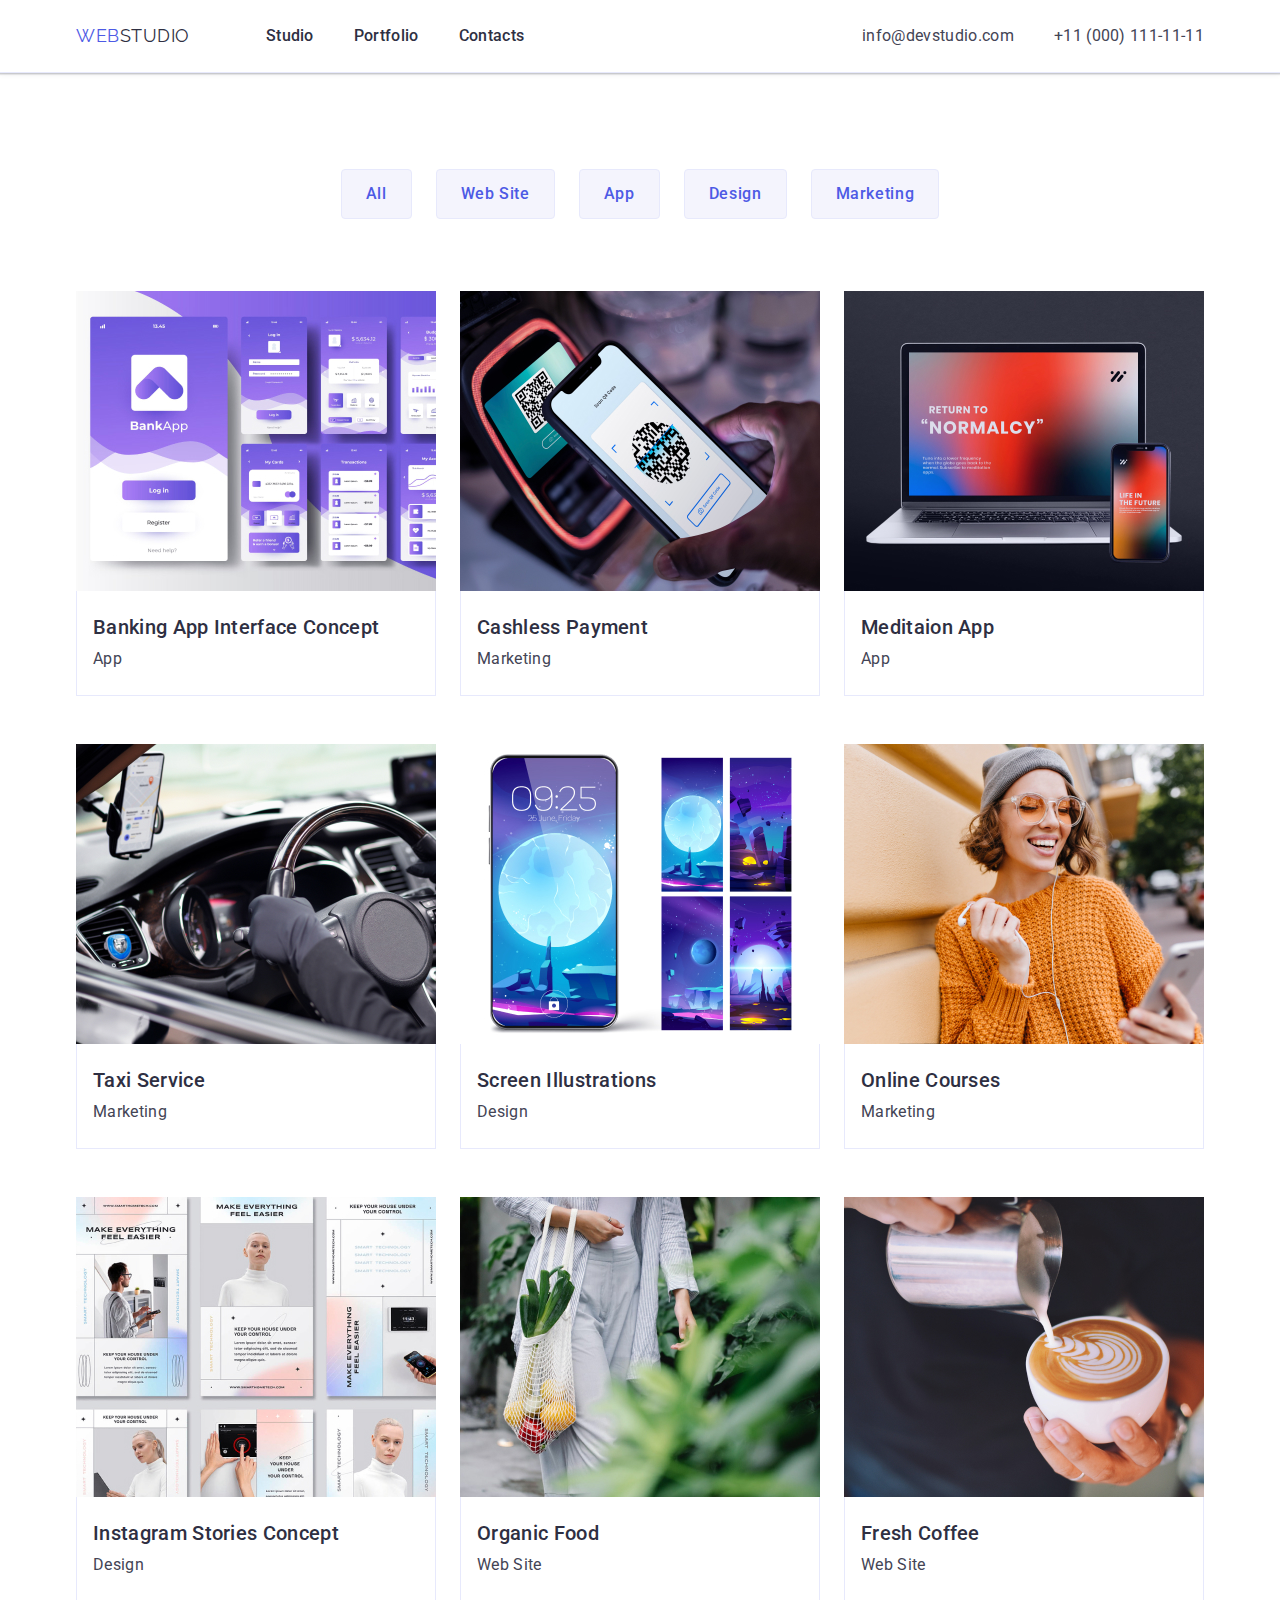
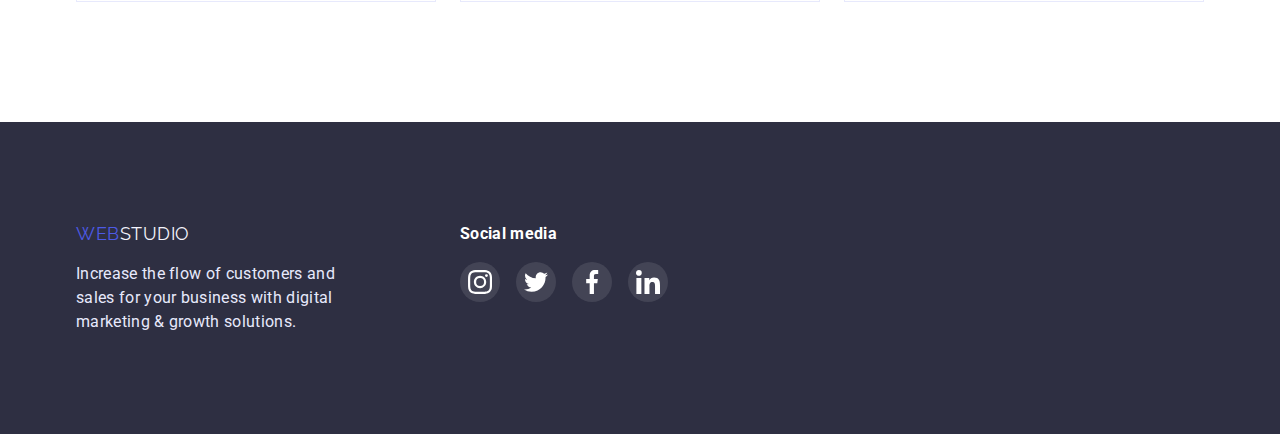
==== portfolio.html @ 36342beb "Initial commit" ====
<!DOCTYPE html>
<html lang="en">
  <head>
    <meta charset="UTF-8" />
    <meta http-equiv="X-UA-Compatible" content="IE=edge" />
    <meta name="viewport" content="width=device-width, initial-scale=1.0" />
    <link
      href="https://fonts.googleapis.com/css2?family=Raleway:wght@800&family=Roboto:wght@400;500;700;900&display=swap"
      rel="stylesheet"
    />
    <link
      rel="stylesheet"
      href="https://cdnjs.cloudflare.com/ajax/libs/modern-normalize/1.1.0/modern-normalize.min.css"
    />
    <link rel="stylesheet" href="./css/styles.css" />
    <title>goit-markup-hw-03</title>
  </head>

  <body>
    <header class="page-header">
      <div class="container header-container">
        <nav class="header-nav">
          <a href="index.html" class="logo"
            ><span class="logo-part">Web</span>Studio</a
          >
          <ul class="site-nav list">
            <li><a href="./index.html" class="link">Studio</a></li>
            <li><a href="./portfolio.html" class="link">Portfolio</a></li>
            <li><a href="" class="link">Contacts</a></li>
          </ul>
        </nav>
        <address>
          <ul class="address list">
            <li>
              <a href="mailto:info@devstudio.com" class="link"
                >info@devstudio.com</a
              >
            </li>
            <li>
              <a href="tel:+110001111111" class="link">+11 (000) 111-11-11</a>
            </li>
          </ul>
        </address>
      </div>
    </header>

    <main class="portfolio">
      <section class="section portfolio-section">
        <div class="container">
          <h1 hidden class="section-title">Portfolio</h1>
          <ul class="buttons list">
            <li><button type="button" class="button-portfolio">All</button></li>
            <li>
              <button type="button" class="button-portfolio">Web Site</button>
            </li>
            <li><button type="button" class="button-portfolio">App</button></li>
            <li>
              <button type="button" class="button-portfolio">Design</button>
            </li>
            <li>
              <button type="button" class="button-portfolio">Marketing</button>
            </li>
          </ul>

          <ul class="list portfolio-list">
            <li class="portfolio-item">
              <a href="" class="portfolio-link"
                ><img
                  src="./images/portfolio_img_1.jpg"
                  alt="Bank app interface"
                  width="360"
                />
                <div class="services">
                  <h2 class="title">Banking App Interface Concept</h2>
                  <p class="list-text">App</p>
                </div>
              </a>
            </li>

            <li class="portfolio-item">
              <a href="" class="portfolio-link"
                ><img
                  src="./images/portfolio_img_2.jpg"
                  alt="Cashless payment with mobilephone"
                  width="360"
                />
                <div class="services">
                  <h2 class="title">Cashless Payment</h2>
                  <p class="list-text">Marketing</p>
                </div>
              </a>
            </li>

            <li class="portfolio-item">
              <a href="" class="portfolio-link"
                ><img
                  src="./images/portfolio_img_3.jpg"
                  alt="Laptop with mobilephone"
                  width="360"
                />
                <div class="services">
                  <h2 class="title">Meditaion App</h2>
                  <p class="list-text">App</p>
                </div>
              </a>
            </li>

            <li class="portfolio-item">
              <a href="" class="portfolio-link"
                ><img
                  src="./images/portfolio_img_4.jpg"
                  alt="view of the steering wheel with the control board in the car"
                  width="360"
                />
                <div class="services">
                  <h2 class="title">Taxi Service</h2>
                  <p class="list-text">Marketing</p>
                </div>
              </a>
            </li>

            <li class="portfolio-item">
              <a href="" class="portfolio-link"
                ><img
                  src="./images/portfolio_img_5.jpg"
                  alt="Mobile phone screen illustrations"
                  width="360"
                />
                <div class="services">
                  <h2 class="title">Screen Illustrations</h2>
                  <p class="list-text">Design</p>
                </div>
              </a>
            </li>

            <li class="portfolio-item">
              <a href="" class="portfolio-link"
                ><img
                  src="./images/portfolio_img_6.jpg"
                  alt="Girl in orange sweater"
                  width="360"
                />
                <div class="services">
                  <h2 class="title">Online Courses</h2>
                  <p class="list-text">Marketing</p>
                </div>
              </a>
            </li>

            <li class="portfolio-item">
              <a href="" class="portfolio-link"
                ><img
                  src="./images/portfolio_img_7.jpg"
                  alt="View of some Instagram stories"
                  width="360"
                />
                <div class="services">
                  <h2 class="title">Instagram Stories Concept</h2>
                  <p class="list-text">Design</p>
                </div>
              </a>
            </li>

            <li class="portfolio-item">
              <a href="" class="portfolio-link"
                ><img
                  src="./images/portfolio_img_8.jpg"
                  alt="Bag full of organic food"
                  width="360"
                />
                <div class="services">
                  <h2 class="title">Organic Food</h2>
                  <p class="list-text">Web Site</p>
                </div>
              </a>
            </li>

            <li class="portfolio-item">
              <a href="" class="portfolio-link"
                ><img
                  src="./images/portfolio_img_9.jpg"
                  alt="Creating a pattern on coffee"
                  width="360"
                />
                <div class="services">
                  <h2 class="title">Fresh Coffee</h2>
                  <p class="list-text">Web Site</p>
                </div>
              </a>
            </li>
          </ul>
        </div>
      </section>
    </main>

    <footer class="footer">
      <div class="container footer-container">
        <div class="footer-content">
          <a href="./index.html" class="logo"
            ><span class="logo-part">Web</span>Studio</a
          >
          <p class="footer-text">
            Increase the flow of customers and sales for your business with
            digital marketing &amp; growth solutions.
          </p>
        </div>
        <div class="footer-icons">
          <h3 class="title footer-title-soc">Social media</h3>
          <ul class="icons footer-soc-list">
            <li class="list footer-soc-item">
              <a href="" class="footer-soc-link">
                <svg class="footer-cos-icon">
                  <use href="./images/icons.svg#icon-instagram"></use>
                </svg>
              </a>
            </li>
            <li class="list footer-soc-item">
              <a href="" class="footer-soc-link">
                <svg class="footer-cos-icon">
                  <use href="./images/icons.svg#icon-twitter"></use>
                </svg>
              </a>
            </li>
            <li class="list footer-soc-item">
              <a href="" class="footer-soc-link">
                <svg class="footer-cos-icon">
                  <use href="./images/icons.svg#icon-facebook"></use>
                </svg>
              </a>
            </li>
            <li class="list footer-soc-item">
              <a href="" class="footer-soc-link">
                <svg class="footer-cos-icon">
                  <use href="./images/icons.svg#icon-linkedin"></use>
                </svg>
              </a>
            </li>
          </ul>
        </div>
      </div>
    </footer>
  </body>
</html>
---- css/styles.css ----
html {
  box-sizing: border-box;
}

*,
*::before,
*::after {
  box-sizing: inherit;
}

p,
h1,
h2,
h3,
h4,
h5,
h6 {
  margin: 0;
}

ul {
  padding-left: 0;
  margin: 0;
}

button {
  cursor: pointer;
}

img {
  width: 100%;
  height: auto;
  display: block;
}

:root {
  --primary-text-color: rgba(67, 68, 85, 1);
  --title-text-color: #2e2f42;
  --accent-color: #404bbf;
  --backgroun-color: #ffffff;
  --text-color-1: #4d5ae5;
  --address-color: #434455;
  --footer-text-color: #e7e9fc;
  --additional-color: #f4f4fd;
  --customer-color: #8e8f99;
}
body {
  background-color: var(--backgroun-color);
  color: var(--primary-text-color);
  font-family: Roboto, sans-serif;
  letter-spacing: 0.02em;
  font-size: 16px;
  line-height: 1.33;
}
.list {
  list-style: none; /* take out dots from list */
}
.section-title {
  margin-bottom: 72px;
  margin-left: auto;
  margin-right: auto;
}
/*--------------container-----------------*/
.container {
  width: 1158px;
  margin-left: auto;
  margin-right: auto;
  padding-left: 15px;
  padding-right: 15px;
}

/* ----------------Header----------------- */
.page-header {
  padding: 24px 0px;
  border-bottom: 1px solid var(--footer-text-color);
  box-shadow: 0px 2px 1px rgba(46, 47, 66, 0.08),
    0px 1px 1px rgba(46, 47, 66, 0.16), 0px 1px 6px rgba(46, 47, 66, 0.08);
}

.header-container {
  display: flex;
  align-items: center;
}

.header-nav {
  display: flex;
  margin-right: auto; /*we push the addres to the right*/
}
.site-nav {
  display: flex;
  gap: 40px;
}

.address {
  display: flex;
  gap: 40px;
}

/* -----------------logo------------------ */
.logo {
  margin-right: 76px;

  text-decoration: none;
  color: var(--title-text-color);
  font-family: Raleway, sans-serif;
  letter-spacing: 0.03em;

  /* font-weight: 800; */
  font-size: 18px;
  line-height: 1.33;
  text-transform: uppercase;
}
.logo-part {
  color: var(--text-color-1);
}

/* --------------Site nav---------------- */
.site-nav .link {
  text-decoration: none;
  color: var(--title-text-color);
  font-weight: 500;
  font-size: 16px;
  line-height: 1.5;
}
.site-nav .link:active,
.site-nav .link:focus,
.site-nav .link:hover {
  color: var(--accent-color);
}
.address .link {
  text-decoration: none;
  color: var(--address-color);
  font-style: normal;
  font-size: 16px;
  line-height: 1.5;
}
.address .link:active,
.address .link:focus,
.address .link:hover {
  color: var(--accent-color);
}

/* ------------------Section 1------------- */
.hero {
  max-width: 1440px;
  background-color: var(--title-text-color);
  background-image: linear-gradient(
      rgba(46, 47, 66, 0.7),
      rgba(46, 47, 66, 0.7)
    ),
    url(../images/hero-bg.jpg);
  background-repeat: no-repeat;
  background-position: center;
  background-size: cover;
  height: 600px;
  padding-top: 188px;
  padding-bottom: 188px;
  margin-left: auto;
  margin-right: auto;
}
.hero-title {
  color: var(--backgroun-color);
  font-weight: 700;
  font-size: 56px;
  line-height: 1.07;
  text-align: center;

  margin: 0 auto;
  max-width: 496px;
  margin-left: auto;
  margin-right: auto;
  margin-bottom: 48px;
}

.hero .button {
  display: block;
  width: 169px;
  height: 56px;
  margin-left: auto;
  margin-right: auto;
  box-shadow: 0px 4px 4px rgba(0, 0, 0, 0.15);
  border-radius: 4px;
  border: none;

  font-family: inherit; /* need it for inheritance from body part */
  color: var(--backgroun-color);
  background-color: var(--text-color-1);
  letter-spacing: 0.04em;
  font-weight: 500;
  font-size: 16px;
  line-height: 1.5;
  cursor: pointer;
}
.hero .button:hover,
.hero .button:focus,
.hero .button:active {
  background-color: var(--accent-color);
}

/* --------------Section 2,3,4------------- */
.section-title {
  color: var(--title-text-color);
  font-weight: 700;
  font-size: 36px;
  line-height: 1.11;
  text-align: center;
  text-transform: capitalize;
}

/* -----------Section 2 Strengths---------- */
.section-strengths {
  padding-top: 120px;
}

.strengths .title {
  color: var(--title-text-color);
  font-weight: 500;
  font-size: 20px;
  line-height: 1.2;
}

.strengths {
  display: flex;
  gap: 24px;
}

.strength {
  width: calc((100% - 72px) / 4);
}

.strength-title {
  margin-bottom: 8px;
}
.strength-icons {
  height: 112px;
  background-color: var(--additional-color);
  margin-bottom: 8px;
  display: flex;
  align-items: center;
  justify-content: center;
}
.strength-icon {
  width: 64px;
  height: 64px;
}

/* ---------------Section What we are doing---------------- */
.section-features {
  padding-top: 120px;
  padding-bottom: 120px;
}

.card-list {
  display: flex;
  gap: 24px;
}
.card-list > .image-box {
  width: calc((100% - 48) / 3);
}

/* ---------------Section Our Team---------------- */
.team {
  background-color: var(--additional-color);
  padding-top: 120px;
  padding-bottom: 120px;
}
.teammembers {
  display: flex;
  gap: 24px;
}
.teammembers .team-member {
  color: var(--title-text-color);
  font-weight: 500;
  font-size: 20px;
  line-height: 1.2;
  text-align: center;
}
.teammembers-description {
  background-color: #ffffff;
  width: calc((100% - 72) / 4);
  box-shadow: 0px 1px 6px rgba(46, 47, 66, 0.08),
    0px 1px 1px rgba(46, 47, 66, 0.16), 0px 2px 1px rgba(46, 47, 66, 0.08);
}
.team-photo {
  padding-top: 32px;
  padding-bottom: 32px;
}
.team-member {
  margin-bottom: 8px;
}
.team .team-position {
  text-align: center;
}
.teammember-icons {
  display: flex;
  justify-content: center;
  gap: 24px;
  margin-top: 8px;
}
.soc-item-link {
  display: flex;
  align-items: center;
  justify-content: center;
  width: 40px;
  height: 40px;
  border-radius: 50%;
  background-color: var(--text-color-1);
}
.soc-item-link:hover,
.soc-item-link:focus {
  background-color: var(--accent-color);
}
.soc-item-icon {
  width: 16px;
  height: 16px;
  fill: var(--additional-color);
}

/* ---------------Section Customers---------------- */
.section-customers {
  padding-top: 130px;
  padding-bottom: 120px;
}

.customers-list {
  display: flex;
  gap: 24px;
}
.customer-item {
  width: calc((100% - 24px * 5) / 6);
}
.customer-link {
  height: 88px;
  border-radius: 4px;
  border: 1px solid var(--customer-color);
  display: flex;
  align-items: center;
  justify-content: center;
  color: var(--customer-color);
}
.customer-link:hover,
.customer-link:focus {
  border: 1px solid var(--accent-color);
}
.customer-link:hover .customer-icon,
.customer-link:focus .customer-icon {
  fill: var(--accent-color);
}
.customer-icon {
  width: 104px;
  height: 56px;
  fill: currentColor;
}
/* ---------------Footer----------------- */
.footer {
  background-color: var(--title-text-color);
  padding-top: 100px;
  padding-bottom: 100px;
}
.footer-container {
  display: flex;
}
.footer-content {
  width: 264px;
}
.footer-icons {
  margin-left: 120px;
}
.footer-text {
  color: var(--footer-text-color);
  font-size: 16px;
  line-height: 1.5;
  letter-spacing: 0.02em;
}
.footer .logo {
  display: block;
  margin-bottom: 16px;
  color: var(--additional-color);
}
.footer-title-soc {
  font-size: 16px;
  line-height: 1.5;
  color: var(--backgroun-color);
  margin-bottom: 16px;
}
.footer-soc-list {
  display: flex;
  gap: 16px;
}
.footer-soc-link {
  display: block;
  display: flex;
  justify-content: center;
  align-items: center;
  width: 40px;
  height: 40px;
  border-radius: 50%;
  background-color: rgba(255, 255, 255, 0.1);
}
.footer-soc-link:hover,
.footer-soc-link:focus {
  background-color: #31d0aa;
}
.footer-soc-link .footer-cos-icon {
  width: 24px;
  height: 24px;
  fill: var(--backgroun-color);
}

/*Portfolio*/
/* ----------------Buttons----------------- */

.portfolio-section {
  padding-top: 96px;
  padding-bottom: 120px;
}

.buttons {
  display: flex;
  justify-content: center;
  margin-bottom: 72px;
  gap: 24px;
}

.button-portfolio {
  padding: 12px 24px;
  border: 1px solid var(--footer-text-color);
  border-radius: 4px;

  font-family: inherit; /*need it for inheritance from body part*/
  color: var(--text-color-1);
  background-color: var(--additional-color);
  font-weight: 500;
  font-size: 16px;
  line-height: 1.5;
  letter-spacing: 0.04em;

  text-align: center;
  cursor: pointer;
}

.button-portfolio:hover,
.button-portfolio:focus,
.button-portfolio:active {
  color: var(--backgroun-color);
  background-color: var(--accent-color);
  border-color: var(--accent-color);
  box-shadow: 0px 3px 1px rgba(0, 0, 0, 0.1), 0px 2px 1px rgba(0, 0, 0, 0.08),
    0px 2px 2px rgba(0, 0, 0, 0.12);
}

.portfolio-list {
  display: flex;
  flex-wrap: wrap;
  row-gap: 48px;
  column-gap: 24px;
}
.portfolio-item {
  width: calc((100% - 48px) / 3);
}

.portfolio h2 {
  color: var(--title-text-color);
  font-weight: 500;
  font-size: 20px;
  line-height: 1.2;
}

.portfolio-item .title {
  margin-bottom: 8px;
}

/* -----------Portfolio list------------- */

.list .portfolio-link {
  display: block;
  text-decoration: none; /* take out all underlines */
  font-family: inherit; /* need it for inheritance from body part */
  color: var(--title-text-color);
  font-size: 20px;
  line-height: 1.2;
}
.portfolio-link .title {
  font-weight: 500;
}
.list .list-text {
  font-family: inherit;
  color: var(--address-color);
  font-size: 16px;
  line-height: 1.5;
}
.portfolio-item:hover {
  box-shadow: 0px 1px 6px rgba(46, 47, 66, 0.08),
    0px 1px 1px rgba(46, 47, 66, 0.16), 0px 2px 1px rgba(46, 47, 66, 0.08);
}
.services {
  padding-left: 16px;
  padding-right: 16px;
  padding-top: 24px;
  padding-bottom: 24px;
  border-right: 1px solid var(--footer-text-color);
  border-left: 1px solid var(--footer-text-color);
  border-bottom: 1px solid var(--footer-text-color);
}
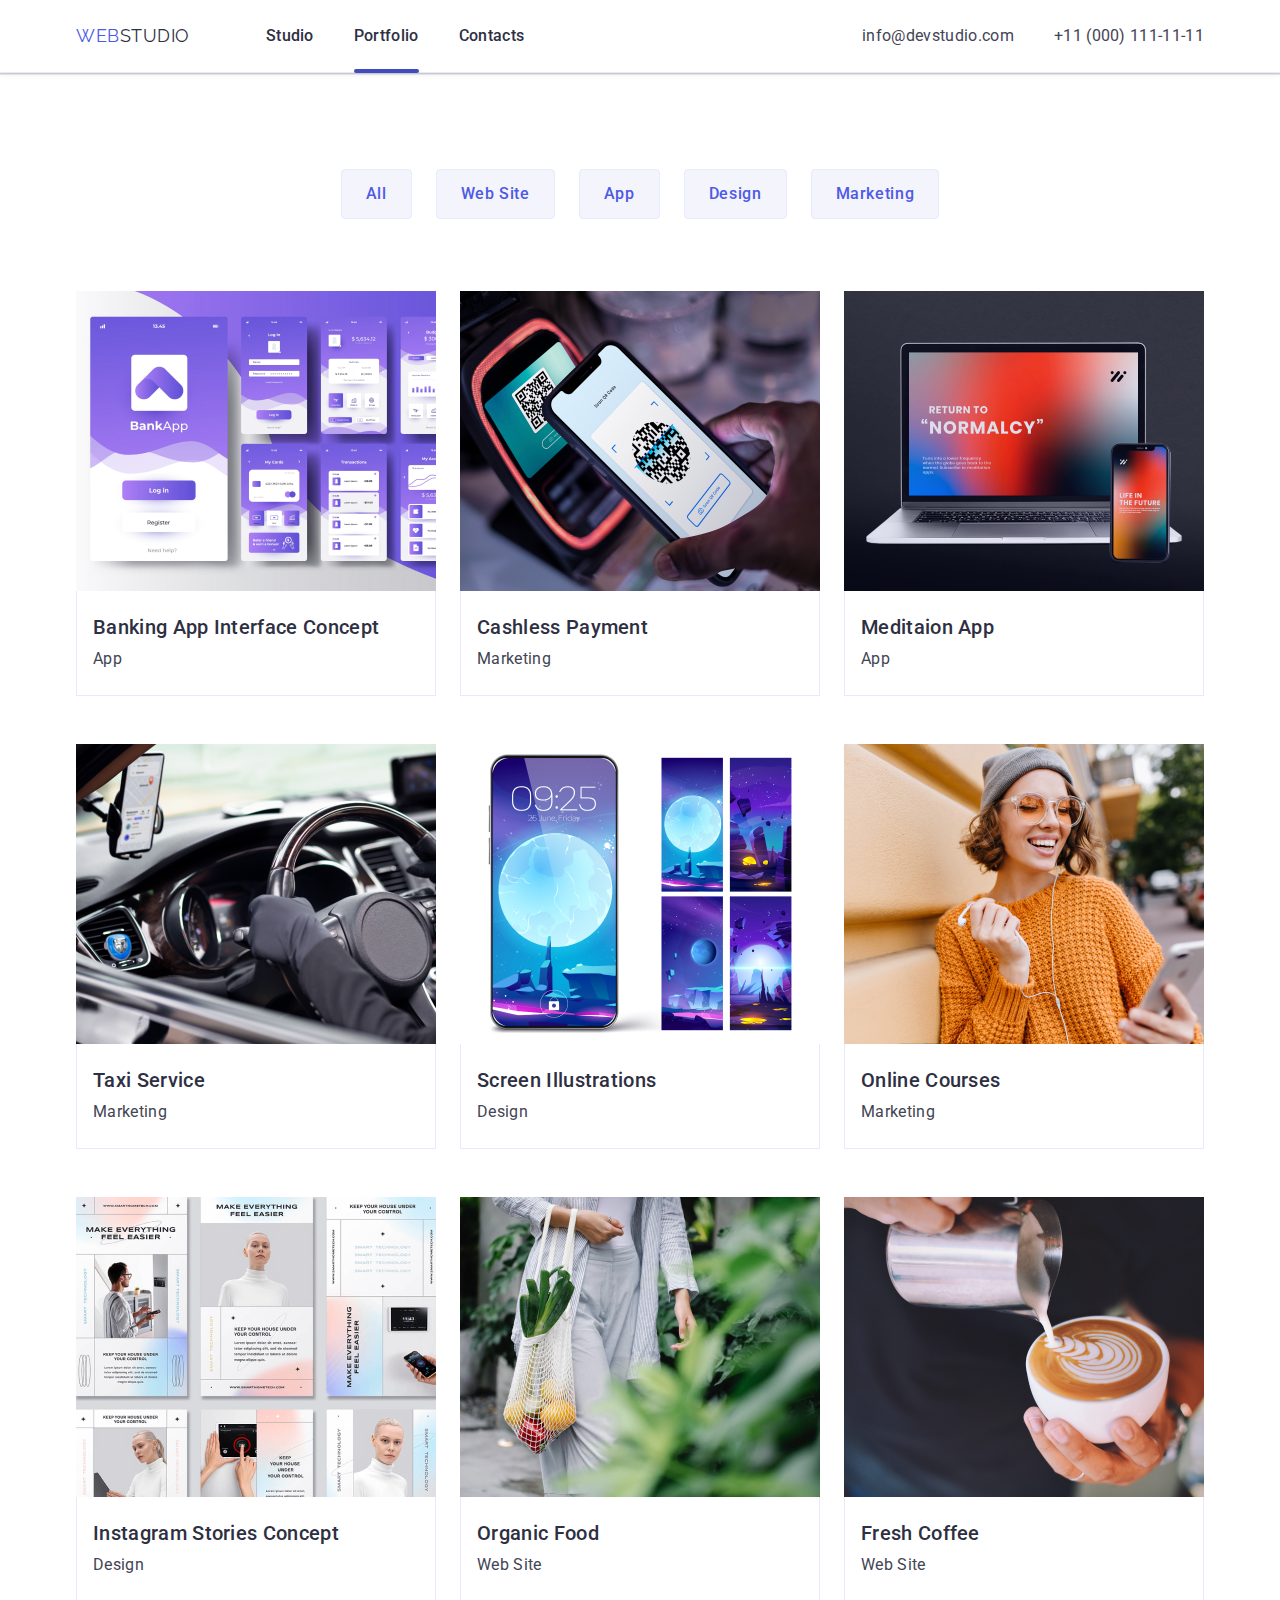
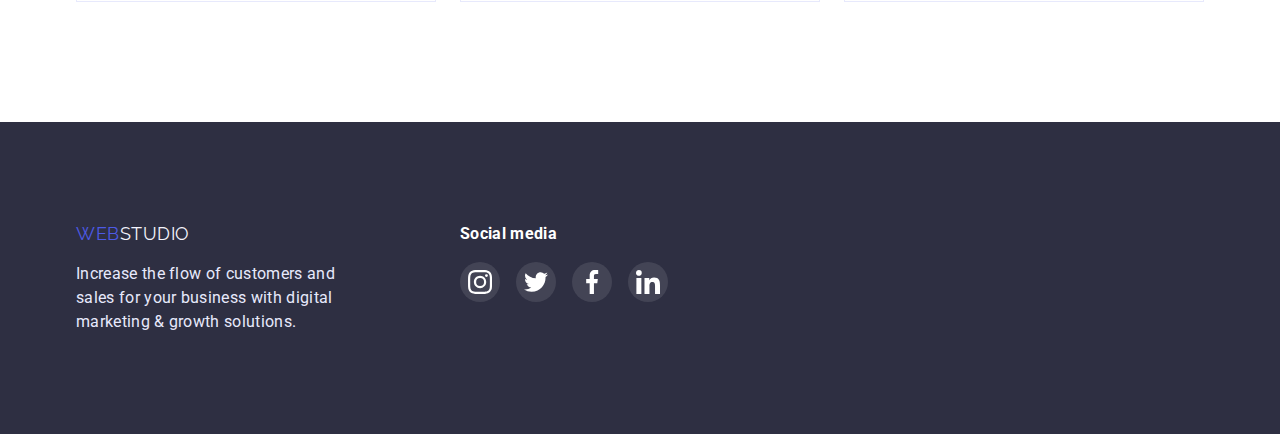
==== commit 7e0795e7: "Add overlay + animations" ====
--- a/portfolio.html
+++ b/portfolio.html
@@ -24,9 +24,13 @@
             ><span class="logo-part">Web</span>Studio</a
           >
           <ul class="site-nav list">
-            <li><a href="./index.html" class="link">Studio</a></li>
-            <li><a href="./portfolio.html" class="link">Portfolio</a></li>
-            <li><a href="" class="link">Contacts</a></li>
+            <li><a href="./index.html" class="link nav-link">Studio</a></li>
+            <li>
+              <a href="./portfolio.html" class="link nav-link current"
+                >Portfolio</a
+              >
+            </li>
+            <li><a href="" class="link nav-link">Contacts</a></li>
           </ul>
         </nav>
         <address>
@@ -65,11 +69,21 @@
           <ul class="list portfolio-list">
             <li class="portfolio-item">
               <a href="" class="portfolio-link"
-                ><img
-                  src="./images/portfolio_img_1.jpg"
-                  alt="Bank app interface"
-                  width="360"
-                />
+                ><div class="portfolio-link-photo">
+                  <img
+                    src="./images/portfolio_img_1.jpg"
+                    alt="Bank app interface"
+                    width="360"
+                    class="portfolio-image"
+                  />
+                  <div class="overlay">
+                    <p class="portfolio-overlay-text">
+                      14 Stylish and User-Friendly App Design Concepts · Task
+                      Manager App · Calorie Tracker App · Exotic Fruit Ecommerce
+                      App · Cloud Storage App
+                    </p>
+                  </div>
+                </div>
                 <div class="services">
                   <h2 class="title">Banking App Interface Concept</h2>
                   <p class="list-text">App</p>
--- a/css/styles.css
+++ b/css/styles.css
@@ -43,6 +43,7 @@
   --footer-text-color: #e7e9fc;
   --additional-color: #f4f4fd;
   --customer-color: #8e8f99;
+  --modal-collor: #fcfcfc;
 }
 body {
   background-color: var(--backgroun-color);
@@ -90,7 +91,21 @@
   display: flex;
   gap: 40px;
 }
-
+.nav-link {
+  position: relative;
+}
+.current.nav-link::after {
+  position: absolute;
+  bottom: -28px;
+  left: 0;
+
+  content: '';
+  width: 100%;
+  height: 4px;
+  background-color: var(--accent-color);
+  border-radius: 2px;
+  opacity: 1;
+}
 .address {
   display: flex;
   gap: 40px;
@@ -121,6 +136,10 @@
   font-weight: 500;
   font-size: 16px;
   line-height: 1.5;
+
+  transition-property: color;
+  transition-duration: 250ms;
+  transition-timing-function: cubic-bezier(0.4, 0, 0.2, 1);
 }
 .site-nav .link:active,
 .site-nav .link:focus,
@@ -133,6 +152,10 @@
   font-style: normal;
   font-size: 16px;
   line-height: 1.5;
+
+  transition-property: color;
+  transition-duration: 250ms;
+  transition-timing-function: cubic-bezier(0.4, 0, 0.2, 1);
 }
 .address .link:active,
 .address .link:focus,
@@ -190,6 +213,10 @@
   font-size: 16px;
   line-height: 1.5;
   cursor: pointer;
+
+  transition-property: background-color;
+  transition-duration: 250ms;
+  transition-timing-function: cubic-bezier(0.4, 0, 0.2, 1);
 }
 .hero .button:hover,
 .hero .button:focus,
@@ -305,6 +332,10 @@
   height: 40px;
   border-radius: 50%;
   background-color: var(--text-color-1);
+
+  transition-property: background-color;
+  transition-duration: 250ms;
+  transition-timing-function: cubic-bezier(0.4, 0, 0.2, 1);
 }
 .soc-item-link:hover,
 .soc-item-link:focus {
@@ -337,6 +368,10 @@
   align-items: center;
   justify-content: center;
   color: var(--customer-color);
+
+  transition-property: border;
+  transition-duration: 250ms;
+  transition-timing-function: cubic-bezier(0.4, 0, 0.2, 1);
 }
 .customer-link:hover,
 .customer-link:focus {
@@ -350,6 +385,10 @@
   width: 104px;
   height: 56px;
   fill: currentColor;
+
+  transition-property: fill;
+  transition-duration: 250ms;
+  transition-timing-function: cubic-bezier(0.4, 0, 0.2, 1);
 }
 /* ---------------Footer----------------- */
 .footer {
@@ -396,6 +435,10 @@
   height: 40px;
   border-radius: 50%;
   background-color: rgba(255, 255, 255, 0.1);
+
+  transition-property: background-color;
+  transition-duration: 250ms;
+  transition-timing-function: cubic-bezier(0.4, 0, 0.2, 1);
 }
 .footer-soc-link:hover,
 .footer-soc-link:focus {
@@ -437,6 +480,10 @@
 
   text-align: center;
   cursor: pointer;
+
+  transition-property: color, background-color, border-color, box-shadow;
+  transition-duration: 250ms;
+  transition-timing-function: cubic-bezier(0.4, 0, 0.2, 1);
 }
 
 .button-portfolio:hover,
@@ -448,7 +495,7 @@
   box-shadow: 0px 3px 1px rgba(0, 0, 0, 0.1), 0px 2px 1px rgba(0, 0, 0, 0.08),
     0px 2px 2px rgba(0, 0, 0, 0.12);
 }
-
+/* ----------------Portfolio lists----------------- */
 .portfolio-list {
   display: flex;
   flex-wrap: wrap;
@@ -470,18 +517,49 @@
   margin-bottom: 8px;
 }
 
-/* -----------Portfolio list------------- */
+/* -----------Portfolio link------------- */
 
 .list .portfolio-link {
   display: block;
+
   text-decoration: none; /* take out all underlines */
   font-family: inherit; /* need it for inheritance from body part */
   color: var(--title-text-color);
   font-size: 20px;
   line-height: 1.2;
 }
+.portfolio-link-photo {
+  position: relative;
+  overflow: hidden;
+}
+.overlay {
+  position: absolute;
+
+  width: 100%;
+  height: 100%;
+  background-color: var(--text-color-1);
+  padding-top: 40px;
+  padding-left: 32px;
+  padding-right: 32px;
+
+  transform: translateY(0);
+  transition-property: transform;
+  transition-duration: 250ms;
+  transition-timing-function: cubic-bezier(0.4, 0, 0.2, 1);
+}
+.portfolio-link:hover .overlay,
+.portfolio-link:focus .overlay {
+  transform: translateY(-100%);
+}
 .portfolio-link .title {
   font-weight: 500;
+}
+.portfolio-overlay-text {
+  font-weight: 400;
+  font-size: 16px;
+  line-height: 1.5;
+  letter-spacing: 0.02em;
+  color: var(--additional-color);
 }
 .list .list-text {
   font-family: inherit;
@@ -489,7 +567,13 @@
   font-size: 16px;
   line-height: 1.5;
 }
-.portfolio-item:hover {
+.portfolio-link {
+  transition-property: box-shadow;
+  transition-duration: 250ms;
+  transition-timing-function: cubic-bezier(0.4, 0, 0.2, 1);
+}
+.portfolio-link:hover,
+.portfolio-link:focus {
   box-shadow: 0px 1px 6px rgba(46, 47, 66, 0.08),
     0px 1px 1px rgba(46, 47, 66, 0.16), 0px 2px 1px rgba(46, 47, 66, 0.08);
 }
@@ -502,3 +586,55 @@
   border-left: 1px solid var(--footer-text-color);
   border-bottom: 1px solid var(--footer-text-color);
 }
+/* ---------------Backdrop---------------- */
+.backdrop {
+  position: fixed;
+  background-color: rgba(46, 47, 66, 0.4);
+  top: 0;
+  left: 0;
+  width: 100%;
+  height: 100%;
+
+  transition-property: scale;
+  transition-duration: 1000ms;
+  transition-timing-function: cubic-bezier(0.4, 0, 0.2, 1);
+}
+.backdrop.is-hidden {
+  scale: 0;
+  /* событие указателя при таком елемента не действует на классе */
+  pointer-events: none;
+}
+.modal {
+  position: absolute;
+  top: 50%;
+  left: 50%;
+  transform: translate(-50%, -50%);
+
+  width: 408px;
+  height: 576px;
+
+  background-color: var(--modal-collor);
+  border-radius: 4px;
+  box-shadow: 0px 1px 1px rgba(0, 0, 0, 0.14), 0px 1px 3px rgba(0, 0, 0, 0.12),
+    0px 2px 1px rgba(0, 0, 0, 0.2);
+}
+.modal-button {
+  position: absolute;
+  right: 24px;
+  top: 24px;
+  display: flex;
+
+  align-items: center;
+  justify-content: center;
+  width: 24px;
+  height: 24px;
+
+  border-radius: 50%;
+  background: var(--footer-text-color);
+  border: 1px solid rgba(0, 0, 0, 0.1);
+}
+.button-close {
+  width: 8px;
+  height: auto;
+  fill: var(--title-text-color);
+}
